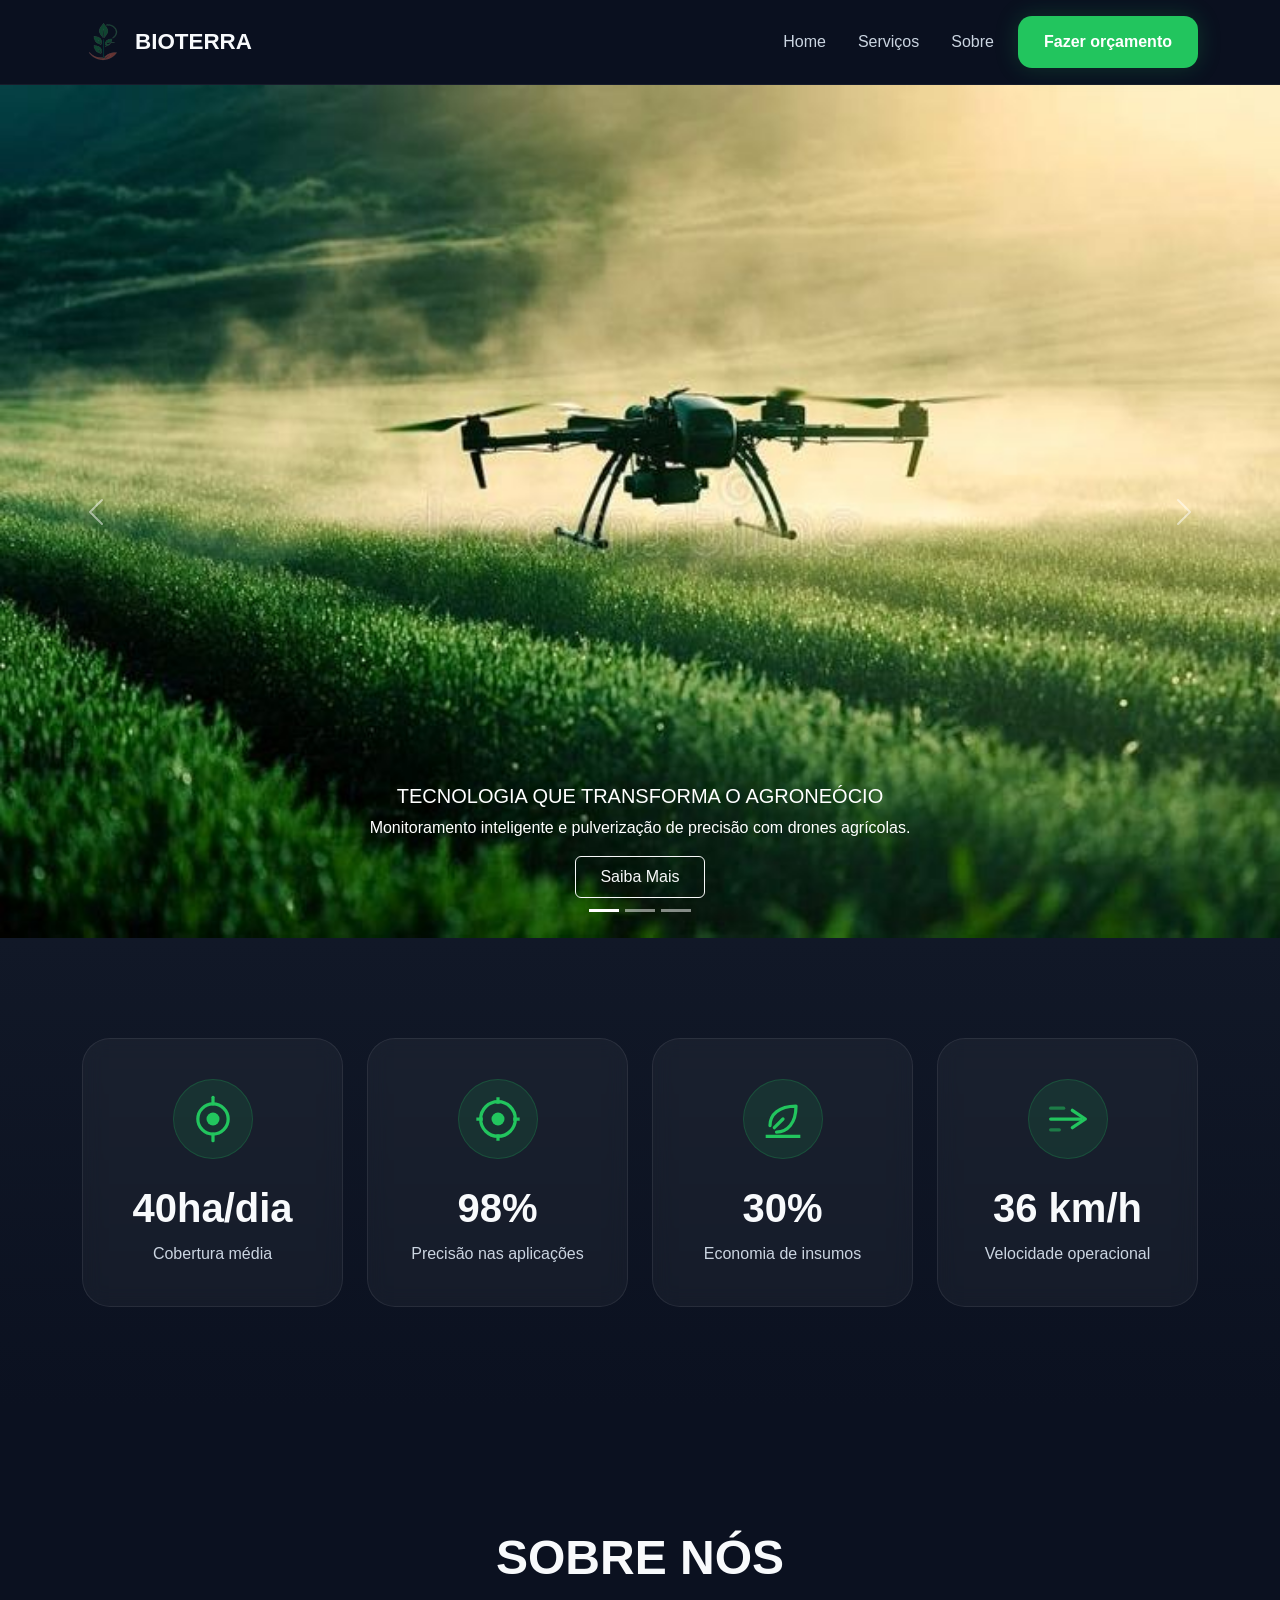
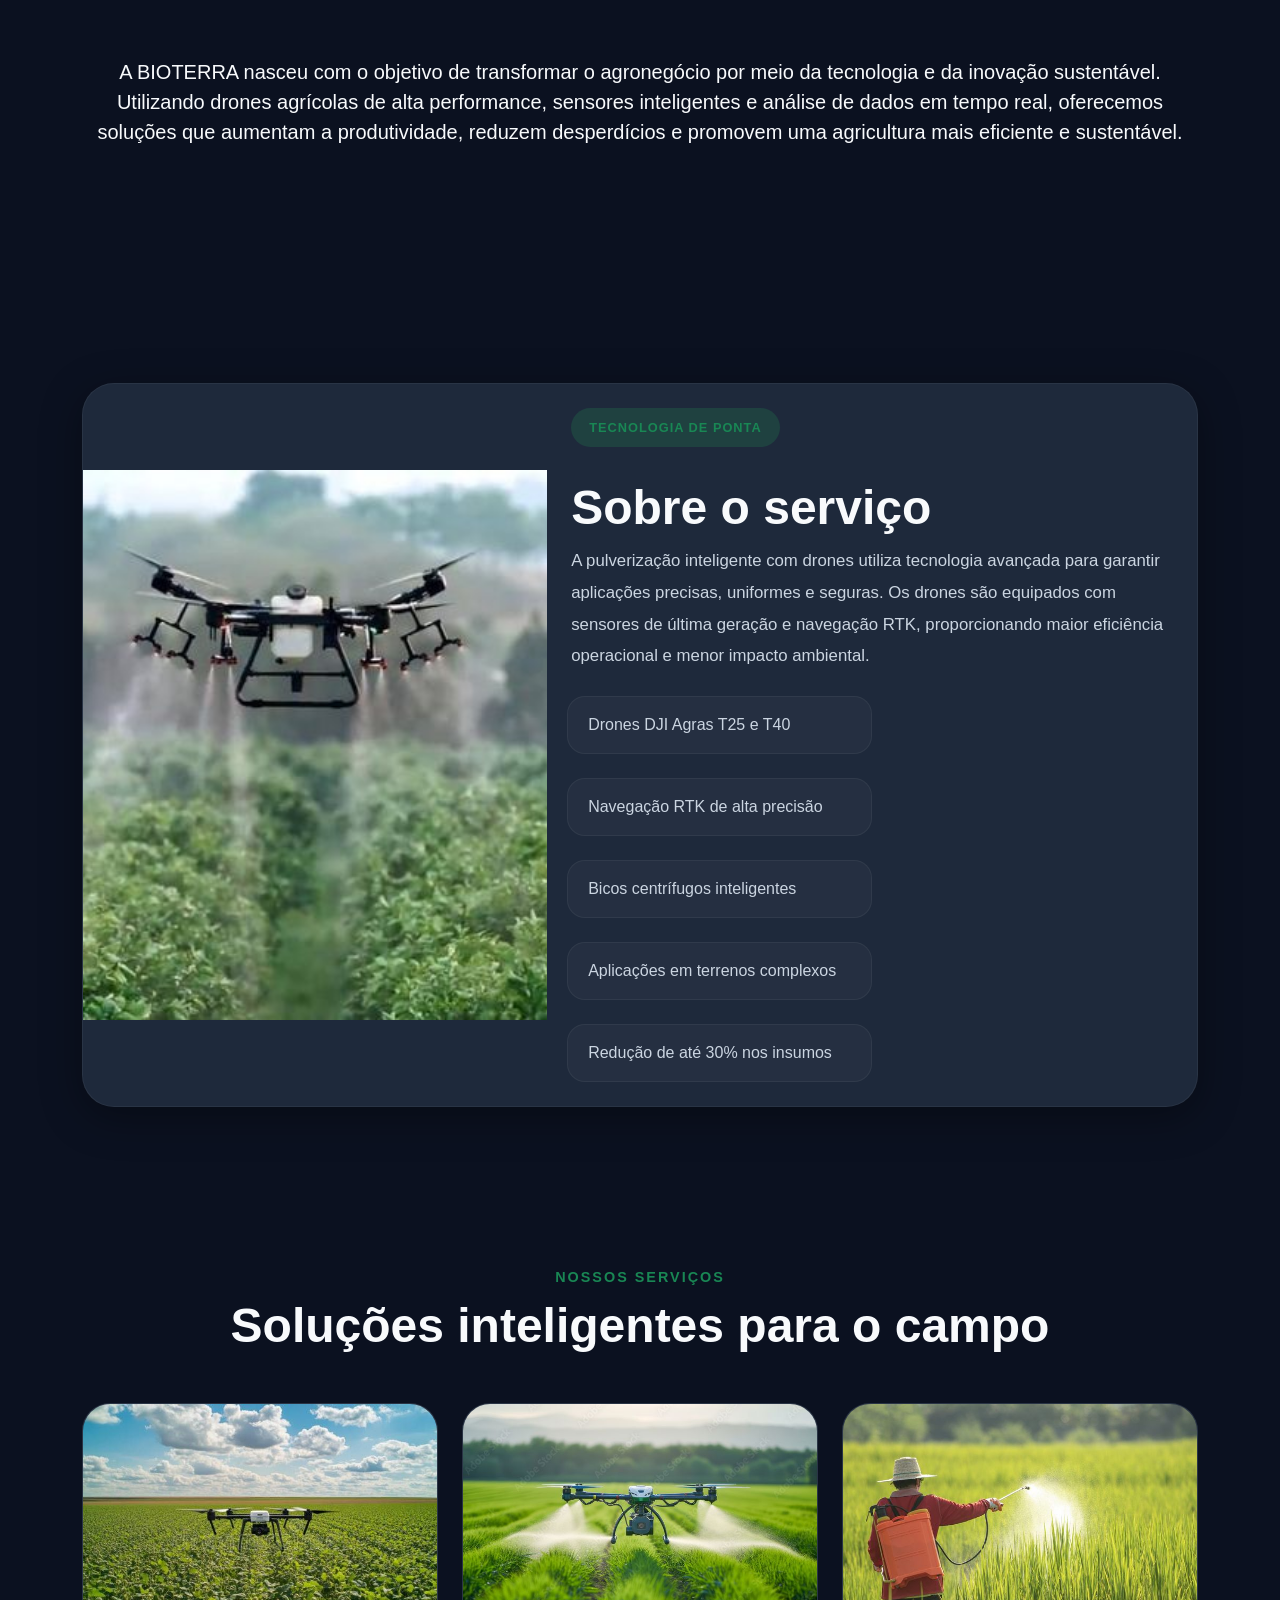
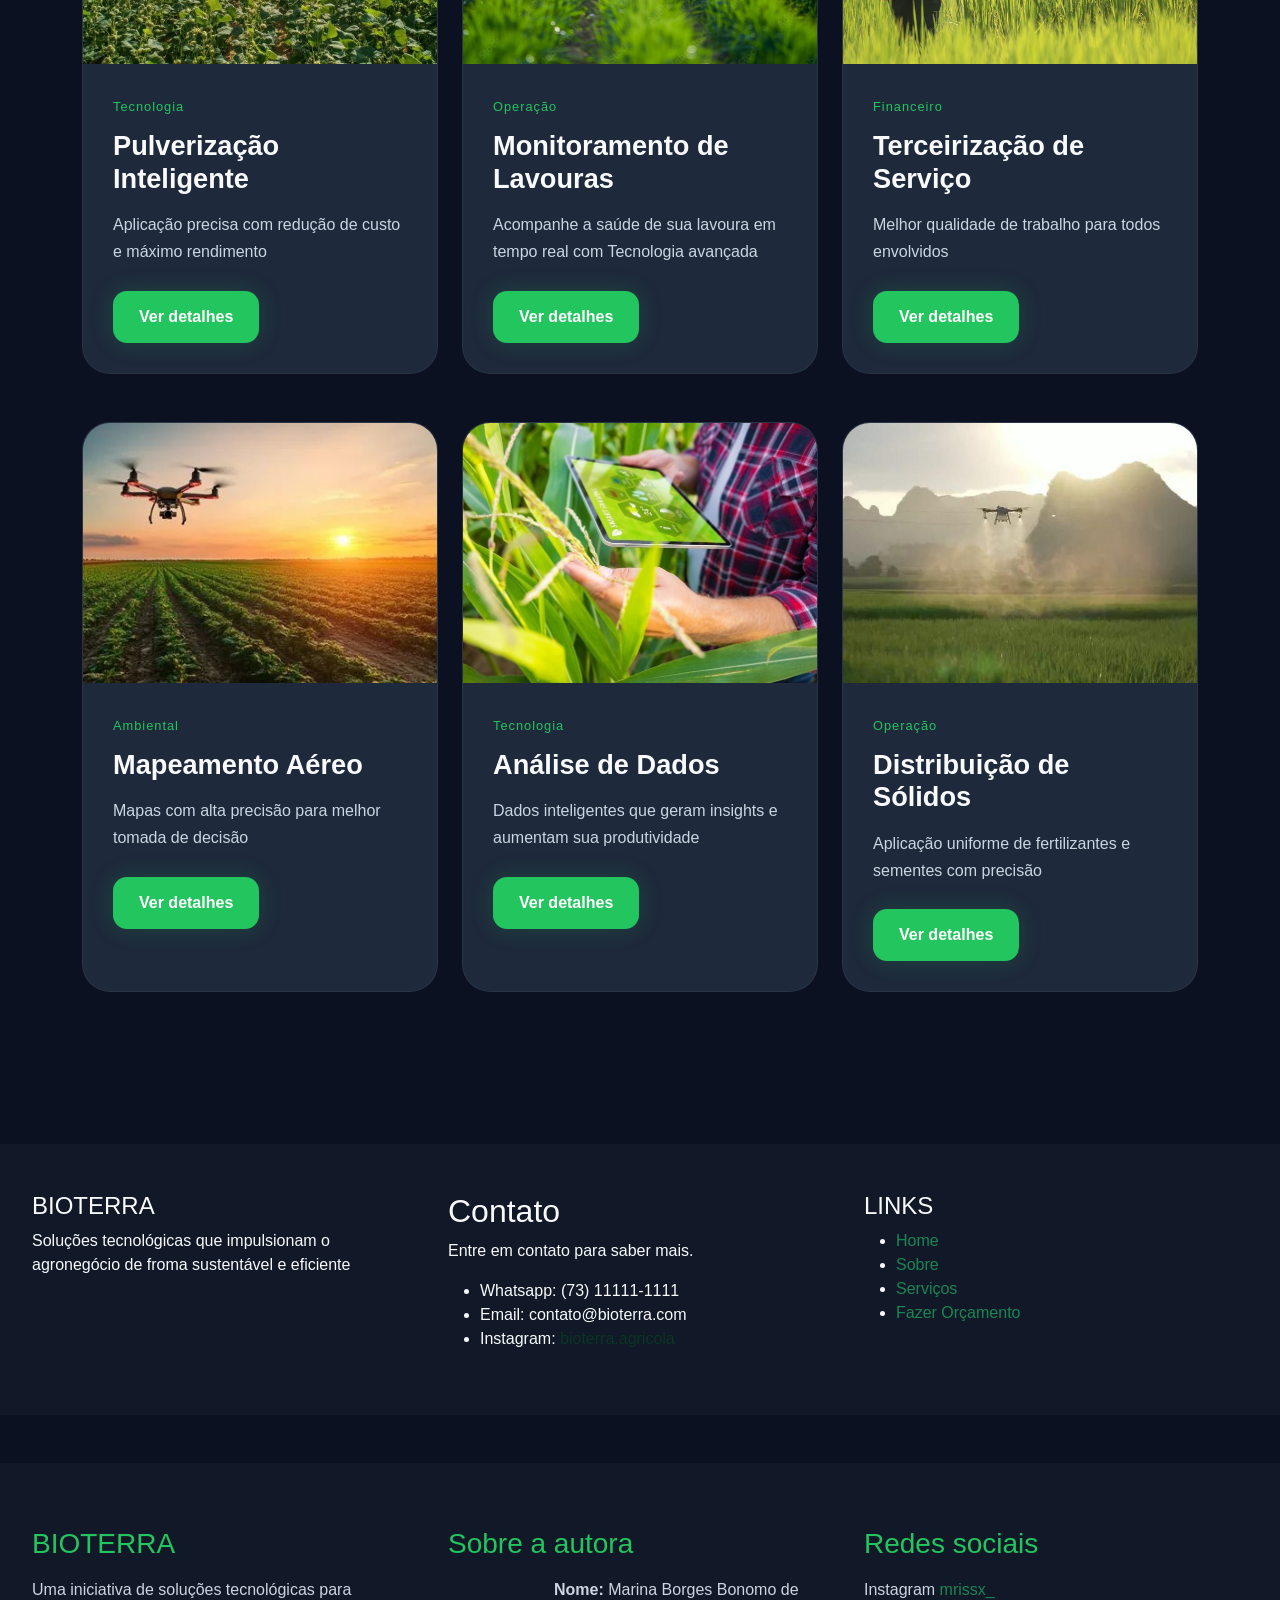
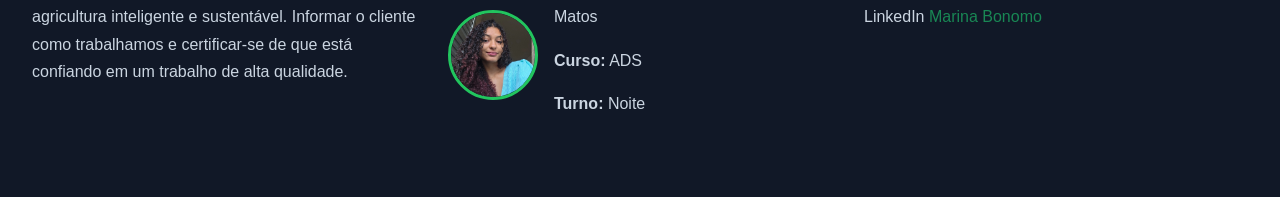
==== public/index.html @ 7ce86eea "correção e edição do README" ====
<!DOCTYPE html>
<html lang="pt-br">
<head>
    <meta charset="UTF-8">
    <meta name="viewport" content="width=device-width, initial-scale=1.0">
    <link href="https://cdn.jsdelivr.net/npm/bootstrap@5.3.3/dist/css/bootstrap.min.css" rel="stylesheet">
    <link rel="stylesheet" href="https://fonts.googleapis.com/css2?family=Poppins&display=swap">
    <link rel="shortcut icon" href="img/Logo01.png" type="image/x-icon">
    <link rel="stylesheet" href="styles.css">
    <title>Bio terra</title>
</head>
  
<body>

    <header class="navbar navbar-expand-lg navbar-dark navbar-custom fixed-top">
        <div class="container">
            <a class="navbar-brand fw-bold d-flex align-items-center gap-2" href="#"> 
                <img src="img/Logo01.png" width="45" alt="Logo">BIOTERRA
            </a>
            <button class="navbar-toggler" type="button" data-bs-toggle="collapse" data-bs-target="#menu">
                <span class="navbar-toggler-icon"></span>
            </button>
            <nav class="collapse navbar-collapse" id="menu">
                <ul class="navbar-nav ms-auto align-items-lg-center gap-lg-3">
                    <li class="nav-item"><a class="nav-link" href="#hero">Home</a></li>
                    <li class="nav-item"><a class="nav-link" href="#servicos">Serviços</a></li>
                    <li class="nav-item"> <a class="nav-link" href="#sobre">Sobre</a></li>
                    <li class="nav-item"><a class="btn-orcamento" href="#final">Fazer orçamento</a></li>
                </ul>
            </nav>
        </div>
    </header>

    <main>   
        <!-- carrosel -->
        <section id="hero" class="section-destaques">
            <div id="carouselExampleCaptions" class="carousel slide" data-bs-ride="carousel">
                <div class="carousel-indicators">
                    <button type="button" data-bs-target="#carouselExampleCaptions" data-bs-slide-to="0" class="active" aria-current="true" aria-label="Slide 1"></button>
                    <button type="button" data-bs-target="#carouselExampleCaptions" data-bs-slide-to="1" aria-label="Slide 2"></button>
                    <button type="button" data-bs-target="#carouselExampleCaptions" data-bs-slide-to="2" aria-label="Slide 3"></button>
                </div>
                <div class="carousel-inner">
                    <div class="carousel-item active">
                        <img src="img/img08.jpg" class="d-block w-100" alt="img1home">
                        <div class="carousel-caption d-none d-md-block">
                            <h5>TECNOLOGIA QUE TRANSFORMA O <span>AGRONEÓCIO</span></h5>
                            <p>Monitoramento inteligente e pulverização de precisão com drones agrícolas.</p>
                            <a href="#servicos" class="btn btn-outline-light px-4 py-2">Saiba Mais</a>
                        </div>
                    </div>
                    <div class="carousel-item">
                        <img src="img/img03.jpg" class="d-block w-100" alt="img2home">
                        <div class="carousel-caption d-none d-md-block">
                            <h5>TECNOLOGIA AGRÍCOLA INTELIGENTE</h5>
                            <p>O futuro do agronegócio começa no céu</p>
                            <a href="#servicos" class="btn btn-outline-light px-4 py-2">Saiba Mais</a>
                        </div>
                    </div>
                    <div class="carousel-item">
                        <img src="img/img01.jpg" class="d-block w-100" alt="img3home">
                        <div class="carousel-caption d-none d-md-block">
                            <h5>SOLUÇÕES INTEGRADAS</h5>
                            <p>Soluções inteligentes, análise aérea e monitoramento de lavouras para aumentar a produtividade.</p>
                            <a href="#servicos" class="btn btn-outline-light px-4 py-2">Saiba Mais</a>
                        </div>
                    </div>
                </div>
                <button class="carousel-control-prev" type="button" data-bs-target="#carouselExampleCaptions" data-bs-slide="prev">
                    <span class="carousel-control-prev-icon" aria-hidden="true"></span>
                    <span class="visually-hidden">Previous</span>
                </button>
                <button class="carousel-control-next" type="button" data-bs-target="#carouselExampleCaptions" data-bs-slide="next">
                    <span class="carousel-control-next-icon" aria-hidden="true"></span>
                    <span class="visually-hidden">Next</span>
                </button>
            </div>
        </section>

        <!-- metricas -->
        <section class="metrics-section">
            <div class="container">
                <div class="row g-4">
                    <div class="col-md-6 col-lg-3">
                        <div class="metric-card">
                            <div class="metric-icon">
                                <svg width="52" height="52" viewBox="0 0 24 24" fill="none">
                                    <circle cx="12" cy="12" r="7" stroke="#22C55E" stroke-width="1.5"/>
                                    <circle cx="12" cy="12" r="3" fill="#22C55E"/>
                                    <path d="M12 2V5" stroke="#22C55E" stroke-width="1.5" stroke-linecap="round"/>
                                    <path d="M12 19V22" stroke="#22C55E" stroke-width="1.5" stroke-linecap="round"/>
                                </svg>
                            </div>
                            <h2>40ha/dia</h2>
                            <p>Cobertura média</p>
                        </div>
                    </div>
                
                    <div class="col-md-6 col-lg-3">
                        <div class="metric-card">
                            <div class="metric-icon">
                                <svg width="52" height="52" viewBox="0 0 24 24" fill="none">
                                    <circle cx="12" cy="12" r="8" stroke="#22C55E" stroke-width="1.5"/>
                                    <circle cx="12" cy="12" r="3" fill="#22C55E"/>
                                    <path d="M12 2V5" stroke="#22C55E" stroke-width="1.5"/>
                                    <path d="M12 19V22" stroke="#22C55E" stroke-width="1.5"/>
                                    <path d="M2 12H5" stroke="#22C55E" stroke-width="1.5"/>
                                    <path d="M19 12H22" stroke="#22C55E" stroke-width="1.5"/>
                                </svg>
                            </div>
                            <h2>98%</h2>
                            <p>Precisão nas aplicações</p>
                        </div>
                    </div>

                    <div class="col-md-6 col-lg-3">
                        <div class="metric-card">
                            <div class="metric-icon">
                                <svg width="52" height="52" viewBox="0 0 24 24" fill="none">
                                    <path d="M6 15C6 10 10 6 18 6C18 14 14 18 9 18" stroke="#22C55E" stroke-width="1.5" stroke-linecap="round" stroke-linejoin="round"/>
                                    <path d="M8 16L12 12" stroke="#22C55E" stroke-width="1.5" stroke-linecap="round"/>
                                    <path d="M4 20H20" stroke="#22C55E" stroke-width="1.5"/>
                                </svg>
                            </div>
                            <h2>30%</h2>
                            <p>Economia de insumos</p>
                        </div>
                    </div>

                    <div class="col-md-6 col-lg-3">
                        <div class="metric-card">
                            <div class="metric-icon">
                                <svg width="52" height="52" viewBox="0 0 24 24" fill="none">
                                    <path d="M4 12H18" stroke="#22C55E" stroke-width="1.5" stroke-linecap="round"/>
                                    <path d="M14 8L20 12L14 16" stroke="#22C55E" stroke-width="1.5" stroke-linecap="round" stroke-linejoin="round"/>
                                    <path d="M4 7H10" stroke="#22C55E" stroke-width="1.5" stroke-linecap="round" opacity="0.5"/>
                                    <path d="M4 17H8" stroke="#22C55E" stroke-width="1.5" stroke-linecap="round" opacity="0.5"/>
                                </svg>
                            </div>
                            <h2>36 km/h</h2>
                            <p>Velocidade operacional</p>
                        </div>
                    </div>
                </div>
            </div>
        </section>

        <section id="sobre" class="section-spacing">
            <div class="container">
                <div class="section-title text-center">
                    <h2>SOBRE NÓS</h2>
                </div>
                <div class="row g-4 text-center">
                    <p class="fs-5 ">
                        A BIOTERRA nasceu com o objetivo de transformar o agronegócio por meio da tecnologia e da inovação sustentável. Utilizando drones agrícolas de alta performance, sensores inteligentes e análise de dados em tempo real, oferecemos soluções que aumentam a produtividade, reduzem desperdícios e promovem uma agricultura mais eficiente e sustentável.
                    </p>
                </div>
            </div>
        </section>

        <section id="sobre-servico" class="section-spacing">
            <div class="container">
                <div class="card-service">
                    <div class="row g-0 align-items-center">
                        <div class="col-lg-5">
                            <img src="img/img02.jpg" class="img-service w-100" alt="Drone agrícola">
                        </div>
                        <div class="col-lg-7">
                            <div class="card-body-custom p-4">
                                <span class="tag-service text-success fw-bold">TECNOLOGIA DE PONTA</span>
                                <h2 class="my-2">Sobre o serviço</h2>
                                <p class="description">
                                    A pulverização inteligente com drones utiliza tecnologia avançada para garantir aplicações precisas, uniformes e seguras. Os drones são equipados com sensores de última geração e navegação RTK, proporcionando maior eficiência operacional e menor impacto ambiental.
                                </p>                      
                                <div class="service-list row g-2 mt-3">
                                    <div class="service-item col-md-6">Drones DJI Agras T25 e T40</div>
                                    <div class="service-item col-md-6">Navegação RTK de alta precisão</div>
                                    <div class="service-item col-md-6">Bicos centrífugos inteligentes</div>
                                    <div class="service-item col-md-6">Aplicações em terrenos complexos</div>
                                    <div class="service-item col-md-6">Redução de até 30% nos insumos</div>
                                </div>
                            </div>
                        </div>
                    </div>
                </div>
            </div>
        </section>

        <section id="servicos" class="section-spacing py-5">
            <div class="container">
                <div class="section-title text-center mb-5">
                    <span class="text-success fw-bold">NOSSOS SERVIÇOS</span>
                    <h2 class="mt-2">Soluções inteligentes para o campo</h2>
                </div>
                <div class="row g-4" id="servicos-container"></div>
            </div>
        </section>

        <section id="final" class="py-5 class="container-grid">
            <div class="item">
                <h4>BIOTERRA</h4>
                <p>Soluções tecnológicas que impulsionam o agronegócio de froma sustentável e eficiente</p>
            </div>

            <div class="item">
                <h2>Contato</h2>
                <p>Entre em contato para saber mais.</p>
                <ul>
                    <li>Whatsapp: (73) 11111-1111</li>
                    <li>Email: contato@bioterra.com</li>
                    <li>Instagram:<a href="https://www.instagram.com/bioterra.agricola/" class="text-dark text-decoration-none  text-success-emphasis" target="_blank"> bioterra.agricola</a></li>
                </ul>
            </div>

            <div class="item">
                <h4>LINKS</h4>
                <ul>
                    <li><a href="#home" class="text-decoration-none text-success">Home</a></li>
                    <li><a href="#sobre" class="text-decoration-none text-success">Sobre</a></li>
                    <li><a href="#servicos" class="text-decoration-none text-success">Serviços</a>
                    <li><a href="#contato" class="text-decoration-none text-success">Fazer Orçamento</a></li>
                </ul>
            </div>
        </section>

    </main>

    <footer id="final" class="mt-5">

    <div class="footer-box">
        <h3>BIOTERRA</h3>
        <p>
            Uma iniciativa de soluções tecnológicas para agricultura inteligente e sustentável. Informar o cliente como trabalhamos e certificar-se de que está confiando em um trabalho de alta qualidade.
        </p>
    </div>

    <div class="footer-box">
        <h3>Sobre a autora</h3>

        <div class="perfil-aluno">
            <img src="img/foto-perfil.jpg" alt="Foto da autora">

            <div>
                <p><strong>Nome:</strong> Marina Borges Bonomo de Matos</p>
                <p><strong>Curso:</strong> ADS</p>
                <p><strong>Turno:</strong> Noite</p>
            </div>
        </div>
    </div>

    <div class="footer-box">
        <h3>Redes sociais</h3>

        <ul>
            <li>Instagram <a href="https://www.instagram.com/mrissx_/" target="_blank" class="text-decoration-none text-success">mrissx_</a></li>
            <li>LinkedIn  <a href="https://www.linkedin.com/in/marina-b-aa87bb3b3/" target="_blank" class="text-decoration-none text-success">Marina Bonomo</a></li>
        </ul>
    </div>

</footer>


    <script src="https://cdn.jsdelivr.net/npm/bootstrap@5.3.3/dist/js/bootstrap.bundle.min.js"></script>
    <script src="index.js"></script>
</body>
</html>
---- public/styles.css ----
* {
    margin: 0;
    padding: 0;
    box-sizing: border-box;
}


html {
    scroll-behavior: smooth;
}


body {
    font-family: "Segoe UI", sans-serif;
    background: #0B1120;
    color: #F8FAFC;
    overflow-x: hidden;
}


/* SCROLLBAR */

::-webkit-scrollbar {
    width: 10px;
}

::-webkit-scrollbar-track {
    background: #111827;
}

::-webkit-scrollbar-thumb {
    background: #22C55E;
    border-radius: 999px;
}


/* NAVBAR */

.navbar-custom {
    background: rgba(11,17,32,0.8);
    backdrop-filter:  blur(12px);
    border-bottom: 1px solid rgba(255,255,255,0.05);
    padding:16px 0;
    transition: 0.4s;
    position: sticky;
    top: 0;
    z-index: 1000;
}


.navbar-brand {
    color: #F8FAFC !important;
    font-size: 1.4rem;
}


.nav-link {
    color: #CBD5E1 !important;
    transition: 0.3s;
}


.nav-link:hover {
    color: #22C55E !important;
}


/* BOTÕES */

.btn-hero,
.btn-orcamento {
    background: #22C55E;
    color: white;
    padding:14px 26px;
    border-radius: 14px;
    text-decoration: none;
    border: none;
    font-weight: 600;
    transition: 0.3s;
    display: inline-block;
    box-shadow: 0 0 25px rgba(34,197,94,0.20);
}


.btn-hero:hover,
.btn-orcamento:hover {
    background: #16A34A;
    transform: translateY(-4px);
    box-shadow: 0 0 30px rgba(34,197,94,0.35);
    color: white;
}


/* HERO */

.hero-section {
    min-height: 100vh;
    position: relative;
    background: url("../img/img09.jpg");
    background-size: cover;
    background-position: center;
    overflow: hidden;
}


/* OVERLAY */

.hero-overlay {
    position: absolute;
    inset: 0;
    background: radial-gradient(circle rgba(34,197,94,0.18), transparent 40% ),linear-gradient( rgba(0,0,0,0.7), rgba(0,0,0,0.8));
}


/* HERO CONTENT */

.hero-content {
    position: relative;
    z-index: 2;
}


.hero-tag {
    background: rgba(34,197,94,0.15);
    color: #4ADE80;
    padding: 10px 18px;
    border-radius: 999px;
    display: inline-block;
    margin-bottom: 20px;
    letter-spacing: 1px;
    font-size: 0.8rem;
}


.hero-content h1 {
    font-size: 5rem;
    font-weight: 800;
    line-height: 1.1;
    margin-bottom: 25px;
}


.hero-content p {
    color: #CBD5E1;
    font-size: 1.1rem;
    line-height: 1.8;
    margin-bottom: 35px;
    max-width: 700px;
}


/* SECTION */

.section-spacing {
    padding: 110px 0;
}


.section-title {
    margin-bottom: 70px;
}


.section-title span {
    color: #22C55E;
    letter-spacing: 2px;
    font-size: 0.9rem;
}


.section-title h2 {
    font-size: 3rem;
    margin-top: 12px;
    font-weight: 700;
}


/* SERVICE CARD */

.service-card {
    background: #1E293B;
    border:1px solid rgba(255,255,255,0.05);
    border-radius: 28px;
    overflow: hidden;
    transition: 0.4s;
    height: 100%;
    position: relative;
}


.service-card:hover {
    transform: translateY(-12px);
    box-shadow: 0 0 35px rgba(34,197,94,0.15);
}


.service-card img {
    width: 100%;
    height: 260px;
    object-fit: cover;
}


.service-content {
    padding: 30px;
}


.service-content span {
    color: #22C55E;
    font-size: 0.8rem;
    letter-spacing: 1px;
}


.service-content h3 {
    margin:12px 0 16px;
    font-size: 1.7rem;
    font-weight: 700;
}


.service-content p {
    color: #CBD5E1;
    line-height: 1.7;
    margin-bottom: 25px;
}

.service-det{
    color: white;
    background-color: #2a5a38;
    text-decoration: none;
    border-radius:20px;
    border: none;
    font-weight: 600;
    transition: 0.3s;
    display: inline-block;
    box-shadow: 0 0 25px rgba(34,197,94,0.20);
    cursor: pointer;
}
.service-det:hover {
    background: #16a34a4c;
    transform: translateY(-4px);
    box-shadow: 0 0 30px rgba(34,197,94,0.35);
    color: white;
}

#card-service conteiner{
    display: grid;
    grid-template-columns: 1fr ifr;
    grid-template-rows: 100px 200px;
    gap: 15px;
}

/* surpresa */

.video-container{
    position: relative;
    width: 100%;
    padding-bottom: 56.25%;
    border-radius: 24px;
    overflow: hidden;
    box-shadow: 0 10px 30px gba(34,197,94,0.35);
    margin-top: 2rem;
}

.video-container iframe{
    position: absolute;
    top: 0;
    left: 0;
    width: 100%;
    height: 100%;
    border: none;
}

/* hero-detalhes */
#banner-detalhes {
    min-height: 400px; 
    background-size: cover; 
    background-position: center; 
    display: flex; 
    align-items: center;
    padding-top: 80px !important; 
}

/* SOBRE */

.card-service {

    background: #1E293B;
    border-radius: 32px;
    overflow: hidden;
    border: 1px solid rgba(255,255,255,0.05);
    box-shadow: 0 10px 40px rgba(0,0,0,0.35);
}


.img-service {
    width: 100%;
    height: 100%;
    min-height: 550px;
    object-fit: cover;
}


.card-body-custom {
    padding: 4rem;
}


.tag-service {
    background:rgba(34,197,94,0.15);
    color: #4ADE80;
    padding:10px 18px;
    border-radius: 999px;
    display: inline-block;
    margin-bottom: 24px;
    letter-spacing: 1px;
    font-size: 0.8rem;
}


.card-body-custom h2 {
    font-size: 3rem;
    margin-bottom: 25px;
    font-weight: 700;
}


.description {
    color: #CBD5E1;
    line-height: 1.9;
    font-size: 1.05rem;
}


/* MÉTRICAS */

.metrics-section {
    padding:100px 0;
    background: linear-gradient( to bottom,#111827,#0B1120);
}


.metric-card {
    background:rgba(255,255,255,0.04);
    backdrop-filter:blur(10px);
    border:1px solid rgba(255,255,255,0.08);
    border-radius: 28px;
    padding:40px 30px;
    text-align: center;
    transition: 0.4s;
    height: 100%;
    overflow: hidden;
    position: relative;
}


.metric-card::before {
    content: "";
    position: absolute;
    inset: 0;
    background: radial-gradient(circle at top, rgba(34,197,94,0.15),  transparent 70%);
    opacity: 0;
    transition: 0.4s;
}

.metric-card:hover {

    transform: translateY(-10px);
    box-shadow: 0 0 35px rgba(34,197,94,0.15);
}


.metric-card:hover::before {
    opacity: 1;
}


.metric-icon {
    width: 80px;
    height: 80px;
    margin: 0 auto 25px;
    border-radius: 50%;
    display: flex;
    align-items: center;
    justify-content: center;
    background: rgba(34,197,94,0.12);
    border: 1px solid rgba(34,197,94,0.2);
}


.metric-icon i {
    font-size: 2rem;
    color: #22C55E;
}


.metric-card h2 {
    font-size: 2.5rem;
    font-weight: 800;
    margin-bottom: 10px;
}


.metric-card p {
    color: #CBD5E1;
    margin: 0;
}


/* BENEFÍCIOS */

.service-list {

    display: flex;
    flex-direction: column;
    gap: 16px;
    margin-top: 35px;
}


.service-item {

    background:rgba(255,255,255,0.03);
    border:1px solid rgba(255,255,255,0.05);
    padding:16px 20px;
    border-radius: 18px;
    display: flex;
    align-items: center;
    gap: 12px;
    transition: 0.3s;
    color: #CBD5E1;
}


.service-item:hover {

    transform:
        translateX(10px);

    background:
        rgba(34,197,94,0.08);
}


.service-item i {
    color: #22C55E;
}



/* BANNER DETALHE */

.banner-detalhe {
    min-height: 70vh;
    background-size: cover;
    background-position: center;
    position: relative;
    display: flex;
    align-items: center;
}


.banner-content {
    position: relative;
    z-index: 2;
    max-width: 800px;
}


.banner-content span {
    color: #22C55E;
    letter-spacing: 2px;
    font-size: 0.9rem;
}


.banner-content h1 {
    font-size: 4.5rem;
    font-weight: 800;
    margin: 20px 0;
}


.banner-content p {
    color: #CBD5E1;
    line-height: 1.8;
    margin-bottom: 35px;
}


/* FOOTER */

#final {
    display: grid;
    grid-template-columns: repeat(3, 1fr);
    gap: 2rem;
    background: #111827;
    padding: 4rem 2rem;
    margin-top: 5rem;
}

.footer-box h3 {
    margin-bottom: 1rem;
    color: #22C55E;
}

.footer-box p,
.footer-box li {
    color: #CBD5E1;
    line-height: 1.7;
}

.footer-box ul {
    list-style: none;
    padding: 0;
}

.perfil-aluno {
    display: flex;
    align-items: center;
    gap: 1rem;
}

.perfil-aluno img {
    width: 90px;
    height: 90px;
    border-radius: 50%;
    object-fit: cover;
    border: 3px solid #22C55E;
}


INFO CARDS
.info-card {
    background: #1E293B;
    border-radius: 20px;
    padding: 2rem;
    text-align: center;
    height: 100%;
    border: 1px solid rgba(255,255,255,0.05);
    transition: 0.3s;
}

.info-card:hover {
    transform: translateY(-6px);
}

.info-card h4 {
    color: #22C55E;
    margin-bottom: 1rem;
}

.info-card p {
    color: #CBD5E1;
}


/* RESPONSIVIDADE */

@media (max-width: 992px) {

    #final {
        grid-template-columns: 1fr;
        text-align: center;
    }

    .perfil-aluno {
        justify-content: center;
        flex-direction: column;
    }
}


@media (max-width: 768px) {

    .carousel-caption h5 {
        font-size: 1.5rem;
    }

    .carousel-caption p {
        font-size: 0.9rem;
    }

    .service-card img {
        height: 220px;
    }

    .card-body-custom {
        padding: 2rem 1.5rem;
    }

    .section-title h2 {
        font-size: 2rem;
    }
}


@media (max-width: 576px) {

    .navbar-brand {
        font-size: 1rem;
    }

    .btn-hero,
    .btn-orcamento {
        width: 100%;
        text-align: center;
    }

    .service-content h3 {
        font-size: 1.3rem;
    }

    .metric-card h2 {
        font-size: 2rem;
    }
}
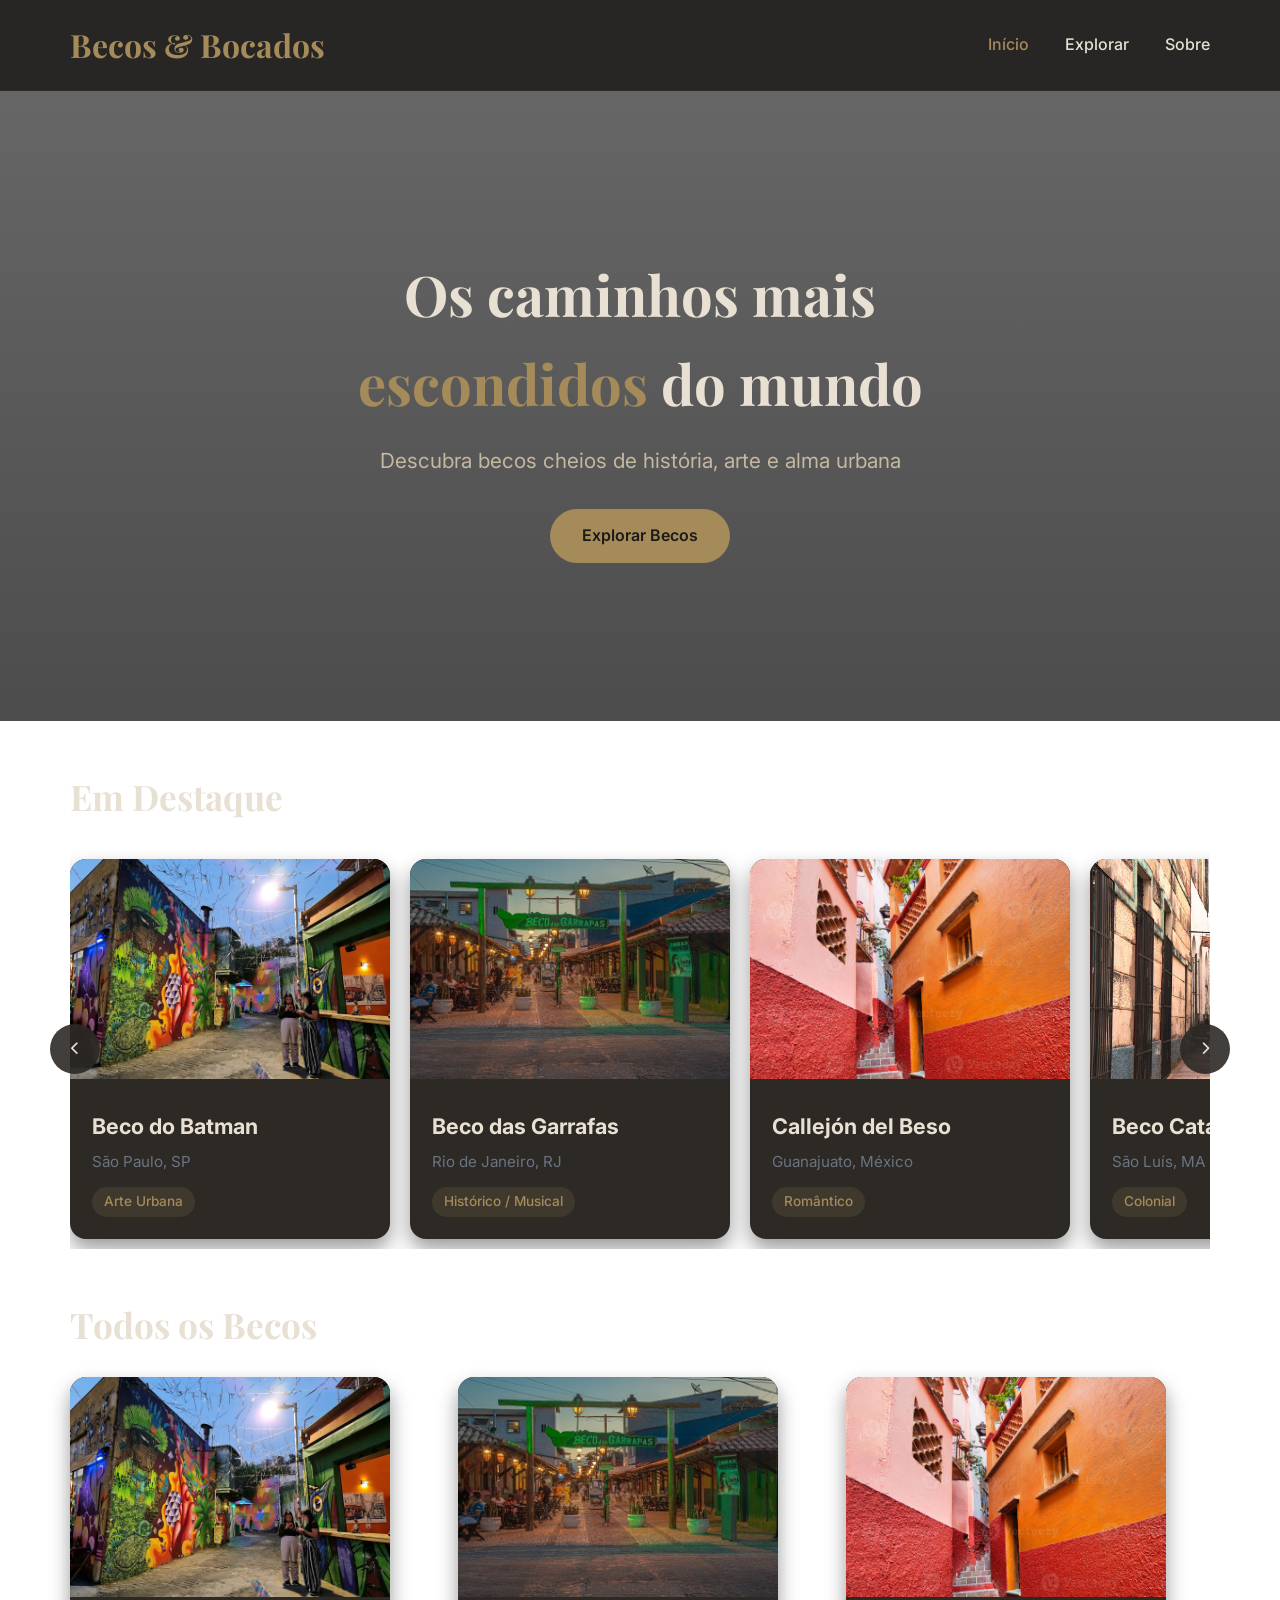
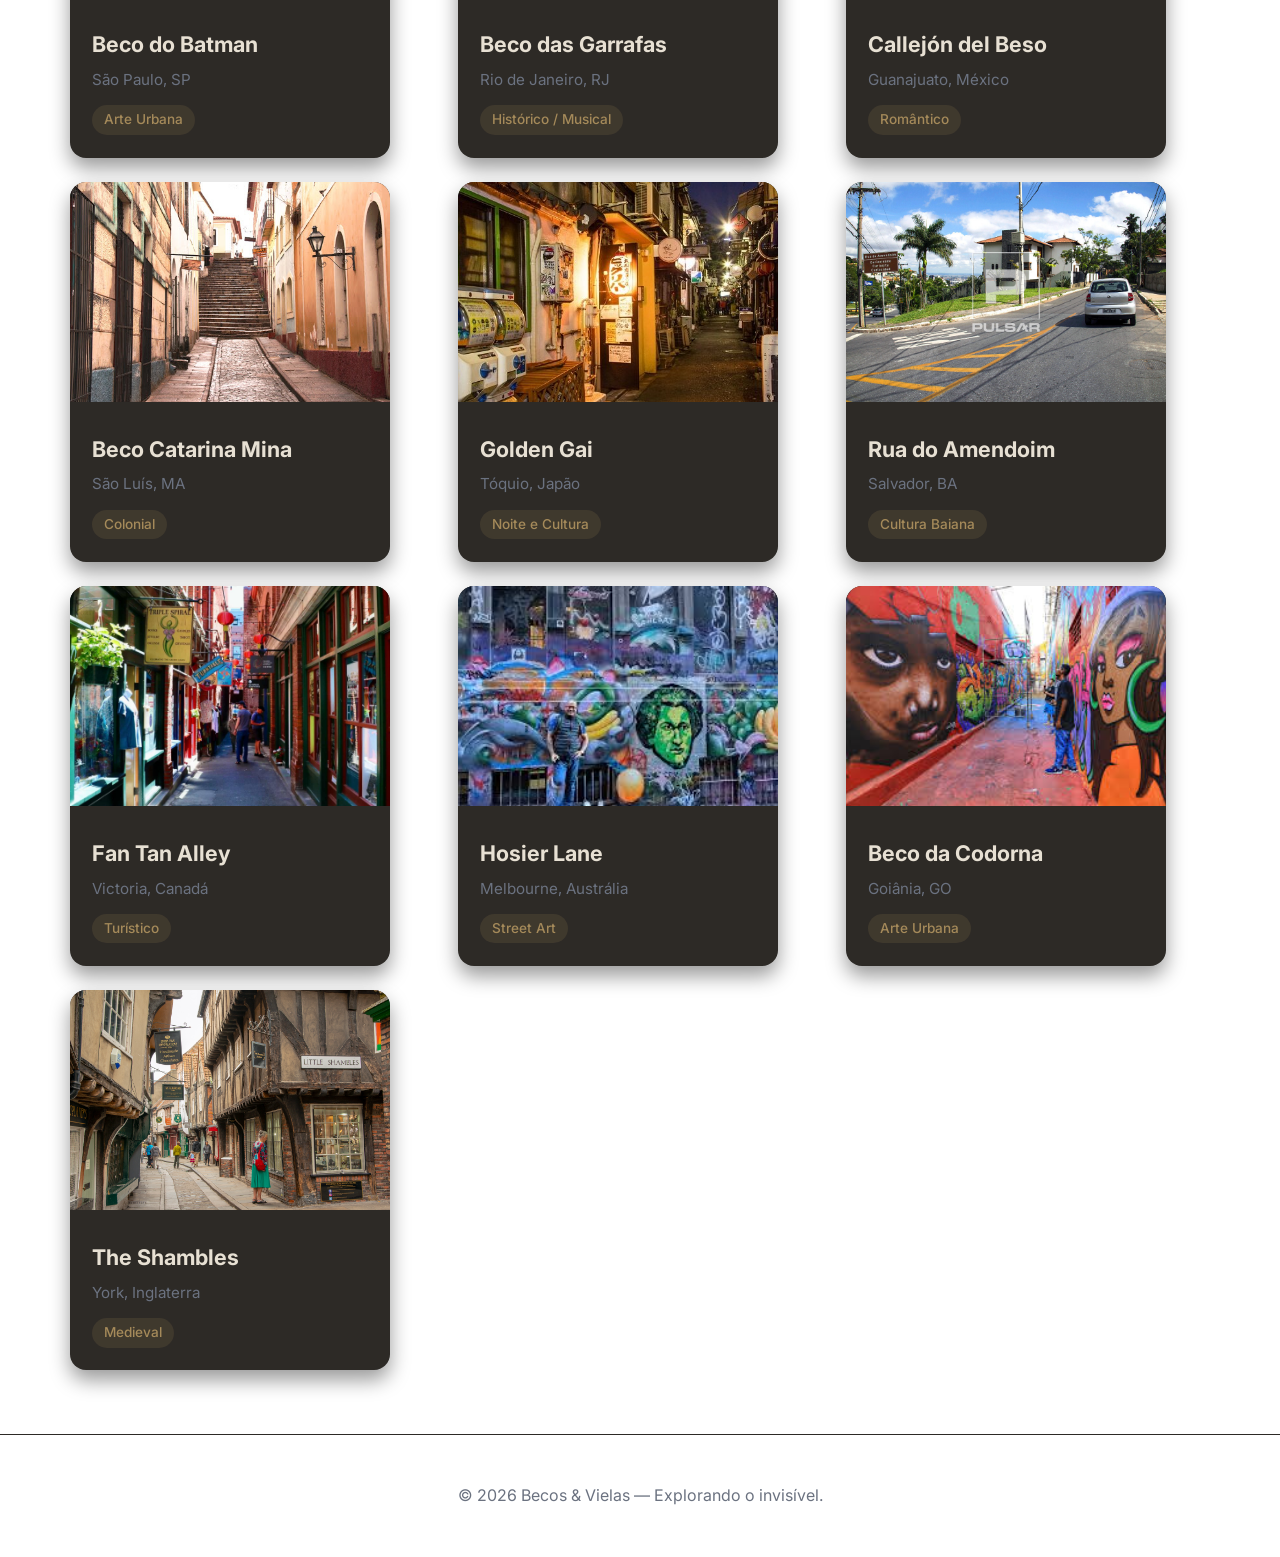
==== commit ef34b5f1: "finalização de projeto" ====
--- a/public/index.html
+++ b/public/index.html
@@ -1,266 +1,66 @@
 <!DOCTYPE html>
-<html lang="pt-br">
+<html lang="pt-BR">
 <head>
     <meta charset="UTF-8">
     <meta name="viewport" content="width=device-width, initial-scale=1.0">
-    <link href="https://cdn.jsdelivr.net/npm/bootstrap@5.3.3/dist/css/bootstrap.min.css" rel="stylesheet">
-    <link rel="stylesheet" href="https://fonts.googleapis.com/css2?family=Poppins&display=swap">
-    <link rel="shortcut icon" href="img/Logo01.png" type="image/x-icon">
+    <link href="https://fonts.googleapis.com/css2?family=Inter:wght@400;500;600&family=Playfair+Display:wght@700&display=swap" rel="stylesheet">
+    <link rel="stylesheet" href="https://cdnjs.cloudflare.com/ajax/libs/font-awesome/6.5.0/css/all.min.css">
     <link rel="stylesheet" href="styles.css">
-    <title>Bio terra</title>
+
+    <title>Becos & Bocados</title>
 </head>
-  
 <body>
-
-    <header class="navbar navbar-expand-lg navbar-dark navbar-custom fixed-top">
+    <header>
         <div class="container">
-            <a class="navbar-brand fw-bold d-flex align-items-center gap-2" href="#"> 
-                <img src="img/Logo01.png" width="45" alt="Logo">BIOTERRA
-            </a>
-            <button class="navbar-toggler" type="button" data-bs-toggle="collapse" data-bs-target="#menu">
-                <span class="navbar-toggler-icon"></span>
-            </button>
-            <nav class="collapse navbar-collapse" id="menu">
-                <ul class="navbar-nav ms-auto align-items-lg-center gap-lg-3">
-                    <li class="nav-item"><a class="nav-link" href="#hero">Home</a></li>
-                    <li class="nav-item"><a class="nav-link" href="#servicos">Serviços</a></li>
-                    <li class="nav-item"> <a class="nav-link" href="#sobre">Sobre</a></li>
-                    <li class="nav-item"><a class="btn-orcamento" href="#final">Fazer orçamento</a></li>
-                </ul>
-            </nav>
+            <div class="nav">
+                <h1>Becos & Bocados</h1>
+                <nav>
+                    <a href="#" class="active">Início</a>
+                    <a href="#">Explorar</a>
+                    <a href="#">Sobre</a>
+                </nav>
+            </div>
         </div>
     </header>
 
-    <main>   
-        <!-- carrosel -->
-        <section id="hero" class="section-destaques">
-            <div id="carouselExampleCaptions" class="carousel slide" data-bs-ride="carousel">
-                <div class="carousel-indicators">
-                    <button type="button" data-bs-target="#carouselExampleCaptions" data-bs-slide-to="0" class="active" aria-current="true" aria-label="Slide 1"></button>
-                    <button type="button" data-bs-target="#carouselExampleCaptions" data-bs-slide-to="1" aria-label="Slide 2"></button>
-                    <button type="button" data-bs-target="#carouselExampleCaptions" data-bs-slide-to="2" aria-label="Slide 3"></button>
+    <!-- Hero -->
+    <section class="hero">
+        <div class="hero-content">
+            <h2>Os caminhos mais <span class="highlight">escondidos</span> do mundo</h2>
+            <p>Descubra becos cheios de história, arte e alma urbana</p>
+            <a href="#todos" class="btn-primary">Explorar Becos</a>
+        </div>
+    </section>
+
+    <main class="container">
+        
+        <!-- Carrossel em Destaque -->
+        <section class="featured-section">
+            <h2 class="section-title">Em Destaque</h2>
+            <div class="carousel" id="featured-carousel">
+                <button class="carousel-btn prev" id="prev-btn"><i class="fas fa-chevron-left"></i></button>
+                <div class="carousel-track" id="carousel-track">
+                    <!-- Preenchido via JavaScript -->
                 </div>
-                <div class="carousel-inner">
-                    <div class="carousel-item active">
-                        <img src="img/img08.jpg" class="d-block w-100" alt="img1home">
-                        <div class="carousel-caption d-none d-md-block">
-                            <h5>TECNOLOGIA QUE TRANSFORMA O <span>AGRONEÓCIO</span></h5>
-                            <p>Monitoramento inteligente e pulverização de precisão com drones agrícolas.</p>
-                            <a href="#servicos" class="btn btn-outline-light px-4 py-2">Saiba Mais</a>
-                        </div>
-                    </div>
-                    <div class="carousel-item">
-                        <img src="img/img03.jpg" class="d-block w-100" alt="img2home">
-                        <div class="carousel-caption d-none d-md-block">
-                            <h5>TECNOLOGIA AGRÍCOLA INTELIGENTE</h5>
-                            <p>O futuro do agronegócio começa no céu</p>
-                            <a href="#servicos" class="btn btn-outline-light px-4 py-2">Saiba Mais</a>
-                        </div>
-                    </div>
-                    <div class="carousel-item">
-                        <img src="img/img01.jpg" class="d-block w-100" alt="img3home">
-                        <div class="carousel-caption d-none d-md-block">
-                            <h5>SOLUÇÕES INTEGRADAS</h5>
-                            <p>Soluções inteligentes, análise aérea e monitoramento de lavouras para aumentar a produtividade.</p>
-                            <a href="#servicos" class="btn btn-outline-light px-4 py-2">Saiba Mais</a>
-                        </div>
-                    </div>
-                </div>
-                <button class="carousel-control-prev" type="button" data-bs-target="#carouselExampleCaptions" data-bs-slide="prev">
-                    <span class="carousel-control-prev-icon" aria-hidden="true"></span>
-                    <span class="visually-hidden">Previous</span>
-                </button>
-                <button class="carousel-control-next" type="button" data-bs-target="#carouselExampleCaptions" data-bs-slide="next">
-                    <span class="carousel-control-next-icon" aria-hidden="true"></span>
-                    <span class="visually-hidden">Next</span>
-                </button>
+                <button class="carousel-btn next" id="next-btn"><i class="fas fa-chevron-right"></i></button>
             </div>
         </section>
 
-        <!-- metricas -->
-        <section class="metrics-section">
-            <div class="container">
-                <div class="row g-4">
-                    <div class="col-md-6 col-lg-3">
-                        <div class="metric-card">
-                            <div class="metric-icon">
-                                <svg width="52" height="52" viewBox="0 0 24 24" fill="none">
-                                    <circle cx="12" cy="12" r="7" stroke="#22C55E" stroke-width="1.5"/>
-                                    <circle cx="12" cy="12" r="3" fill="#22C55E"/>
-                                    <path d="M12 2V5" stroke="#22C55E" stroke-width="1.5" stroke-linecap="round"/>
-                                    <path d="M12 19V22" stroke="#22C55E" stroke-width="1.5" stroke-linecap="round"/>
-                                </svg>
-                            </div>
-                            <h2>40ha/dia</h2>
-                            <p>Cobertura média</p>
-                        </div>
-                    </div>
-                
-                    <div class="col-md-6 col-lg-3">
-                        <div class="metric-card">
-                            <div class="metric-icon">
-                                <svg width="52" height="52" viewBox="0 0 24 24" fill="none">
-                                    <circle cx="12" cy="12" r="8" stroke="#22C55E" stroke-width="1.5"/>
-                                    <circle cx="12" cy="12" r="3" fill="#22C55E"/>
-                                    <path d="M12 2V5" stroke="#22C55E" stroke-width="1.5"/>
-                                    <path d="M12 19V22" stroke="#22C55E" stroke-width="1.5"/>
-                                    <path d="M2 12H5" stroke="#22C55E" stroke-width="1.5"/>
-                                    <path d="M19 12H22" stroke="#22C55E" stroke-width="1.5"/>
-                                </svg>
-                            </div>
-                            <h2>98%</h2>
-                            <p>Precisão nas aplicações</p>
-                        </div>
-                    </div>
-
-                    <div class="col-md-6 col-lg-3">
-                        <div class="metric-card">
-                            <div class="metric-icon">
-                                <svg width="52" height="52" viewBox="0 0 24 24" fill="none">
-                                    <path d="M6 15C6 10 10 6 18 6C18 14 14 18 9 18" stroke="#22C55E" stroke-width="1.5" stroke-linecap="round" stroke-linejoin="round"/>
-                                    <path d="M8 16L12 12" stroke="#22C55E" stroke-width="1.5" stroke-linecap="round"/>
-                                    <path d="M4 20H20" stroke="#22C55E" stroke-width="1.5"/>
-                                </svg>
-                            </div>
-                            <h2>30%</h2>
-                            <p>Economia de insumos</p>
-                        </div>
-                    </div>
-
-                    <div class="col-md-6 col-lg-3">
-                        <div class="metric-card">
-                            <div class="metric-icon">
-                                <svg width="52" height="52" viewBox="0 0 24 24" fill="none">
-                                    <path d="M4 12H18" stroke="#22C55E" stroke-width="1.5" stroke-linecap="round"/>
-                                    <path d="M14 8L20 12L14 16" stroke="#22C55E" stroke-width="1.5" stroke-linecap="round" stroke-linejoin="round"/>
-                                    <path d="M4 7H10" stroke="#22C55E" stroke-width="1.5" stroke-linecap="round" opacity="0.5"/>
-                                    <path d="M4 17H8" stroke="#22C55E" stroke-width="1.5" stroke-linecap="round" opacity="0.5"/>
-                                </svg>
-                            </div>
-                            <h2>36 km/h</h2>
-                            <p>Velocidade operacional</p>
-                        </div>
-                    </div>
-                </div>
+        <!-- Todos os Becos -->
+        <section class="all-becos" id="todos">
+            <h2 class="section-title">Todos os Becos</h2>
+            <div class="becos-grid" id="becos-container">
+                <!-- Cards gerados via JavaScript -->
             </div>
         </section>
-
-        <section id="sobre" class="section-spacing">
-            <div class="container">
-                <div class="section-title text-center">
-                    <h2>SOBRE NÓS</h2>
-                </div>
-                <div class="row g-4 text-center">
-                    <p class="fs-5 ">
-                        A BIOTERRA nasceu com o objetivo de transformar o agronegócio por meio da tecnologia e da inovação sustentável. Utilizando drones agrícolas de alta performance, sensores inteligentes e análise de dados em tempo real, oferecemos soluções que aumentam a produtividade, reduzem desperdícios e promovem uma agricultura mais eficiente e sustentável.
-                    </p>
-                </div>
-            </div>
-        </section>
-
-        <section id="sobre-servico" class="section-spacing">
-            <div class="container">
-                <div class="card-service">
-                    <div class="row g-0 align-items-center">
-                        <div class="col-lg-5">
-                            <img src="img/img02.jpg" class="img-service w-100" alt="Drone agrícola">
-                        </div>
-                        <div class="col-lg-7">
-                            <div class="card-body-custom p-4">
-                                <span class="tag-service text-success fw-bold">TECNOLOGIA DE PONTA</span>
-                                <h2 class="my-2">Sobre o serviço</h2>
-                                <p class="description">
-                                    A pulverização inteligente com drones utiliza tecnologia avançada para garantir aplicações precisas, uniformes e seguras. Os drones são equipados com sensores de última geração e navegação RTK, proporcionando maior eficiência operacional e menor impacto ambiental.
-                                </p>                      
-                                <div class="service-list row g-2 mt-3">
-                                    <div class="service-item col-md-6">Drones DJI Agras T25 e T40</div>
-                                    <div class="service-item col-md-6">Navegação RTK de alta precisão</div>
-                                    <div class="service-item col-md-6">Bicos centrífugos inteligentes</div>
-                                    <div class="service-item col-md-6">Aplicações em terrenos complexos</div>
-                                    <div class="service-item col-md-6">Redução de até 30% nos insumos</div>
-                                </div>
-                            </div>
-                        </div>
-                    </div>
-                </div>
-            </div>
-        </section>
-
-        <section id="servicos" class="section-spacing py-5">
-            <div class="container">
-                <div class="section-title text-center mb-5">
-                    <span class="text-success fw-bold">NOSSOS SERVIÇOS</span>
-                    <h2 class="mt-2">Soluções inteligentes para o campo</h2>
-                </div>
-                <div class="row g-4" id="servicos-container"></div>
-            </div>
-        </section>
-
-        <section id="final" class="py-5 class="container-grid">
-            <div class="item">
-                <h4>BIOTERRA</h4>
-                <p>Soluções tecnológicas que impulsionam o agronegócio de froma sustentável e eficiente</p>
-            </div>
-
-            <div class="item">
-                <h2>Contato</h2>
-                <p>Entre em contato para saber mais.</p>
-                <ul>
-                    <li>Whatsapp: (73) 11111-1111</li>
-                    <li>Email: contato@bioterra.com</li>
-                    <li>Instagram:<a href="https://www.instagram.com/bioterra.agricola/" class="text-dark text-decoration-none  text-success-emphasis" target="_blank"> bioterra.agricola</a></li>
-                </ul>
-            </div>
-
-            <div class="item">
-                <h4>LINKS</h4>
-                <ul>
-                    <li><a href="#home" class="text-decoration-none text-success">Home</a></li>
-                    <li><a href="#sobre" class="text-decoration-none text-success">Sobre</a></li>
-                    <li><a href="#servicos" class="text-decoration-none text-success">Serviços</a>
-                    <li><a href="#contato" class="text-decoration-none text-success">Fazer Orçamento</a></li>
-                </ul>
-            </div>
-        </section>
-
     </main>
 
-    <footer id="final" class="mt-5">
+    <footer>
+        <div class="container">
+            <p>&copy; 2026 Becos & Vielas — Explorando o invisível.</p>
+        </div>
+    </footer>
 
-    <div class="footer-box">
-        <h3>BIOTERRA</h3>
-        <p>
-            Uma iniciativa de soluções tecnológicas para agricultura inteligente e sustentável. Informar o cliente como trabalhamos e certificar-se de que está confiando em um trabalho de alta qualidade.
-        </p>
-    </div>
-
-    <div class="footer-box">
-        <h3>Sobre a autora</h3>
-
-        <div class="perfil-aluno">
-            <img src="img/foto-perfil.jpg" alt="Foto da autora">
-
-            <div>
-                <p><strong>Nome:</strong> Marina Borges Bonomo de Matos</p>
-                <p><strong>Curso:</strong> ADS</p>
-                <p><strong>Turno:</strong> Noite</p>
-            </div>
-        </div>
-    </div>
-
-    <div class="footer-box">
-        <h3>Redes sociais</h3>
-
-        <ul>
-            <li>Instagram <a href="https://www.instagram.com/mrissx_/" target="_blank" class="text-decoration-none text-success">mrissx_</a></li>
-            <li>LinkedIn  <a href="https://www.linkedin.com/in/marina-b-aa87bb3b3/" target="_blank" class="text-decoration-none text-success">Marina Bonomo</a></li>
-        </ul>
-    </div>
-
-</footer>
-
-
-    <script src="https://cdn.jsdelivr.net/npm/bootstrap@5.3.3/dist/js/bootstrap.bundle.min.js"></script>
     <script src="index.js"></script>
 </body>
 </html>
--- a/public/styles.css
+++ b/public/styles.css
@@ -1,619 +1,337 @@
-* {
-    margin: 0;
+*{
+    margin:0;
     padding: 0;
     box-sizing: border-box;
 }
 
-
-html {
-    scroll-behavior: smooth;
-}
-
-
-body {
-    font-family: "Segoe UI", sans-serif;
-    background: #0B1120;
-    color: #F8FAFC;
-    overflow-x: hidden;
-}
-
-
-/* SCROLLBAR */
-
-::-webkit-scrollbar {
-    width: 10px;
-}
-
-::-webkit-scrollbar-track {
-    background: #111827;
-}
-
-::-webkit-scrollbar-thumb {
-    background: #22C55E;
-    border-radius: 999px;
-}
-
-
-/* NAVBAR */
-
-.navbar-custom {
-    background: rgba(11,17,32,0.8);
-    backdrop-filter:  blur(12px);
-    border-bottom: 1px solid rgba(255,255,255,0.05);
-    padding:16px 0;
-    transition: 0.4s;
+body{
+    font-family: 'Inter', sans-serif;
+    border-color: #1c1b19;
+    color: #e7e0d3;
+    line-height: 1.6;
+}
+
+.container{
+    max-width: 1200px;
+    margin: 0 auto;
+    padding: 0 20px;
+}
+/* hearder */
+header {
+    background-color: rgba(28, 27, 25, 0.95);
+    backdrop-filter: blur(10px);
     position: sticky;
     top: 0;
-    z-index: 1000;
-}
-
-
-.navbar-brand {
-    color: #F8FAFC !important;
-    font-size: 1.4rem;
-}
-
-
-.nav-link {
-    color: #CBD5E1 !important;
-    transition: 0.3s;
-}
-
-
-.nav-link:hover {
-    color: #22C55E !important;
-}
-
-
-/* BOTÕES */
-
-.btn-hero,
-.btn-orcamento {
-    background: #22C55E;
-    color: white;
-    padding:14px 26px;
-    border-radius: 14px;
+    z-index: 100;
+    border-bottom: 1px solid #2D2A26;
+}
+
+.nav {
+    display: flex;
+    justify-content: space-between;
+    align-items: center;
+    padding: 1.2rem 0;
+}
+
+.nav h1 {
+    font-family: 'Playfair Display', serif;
+    font-size: 2rem;
+    color: #A58A5A;
+}
+
+nav a {
+    color: #E7E0D3;
     text-decoration: none;
-    border: none;
-    font-weight: 600;
-    transition: 0.3s;
-    display: inline-block;
-    box-shadow: 0 0 25px rgba(34,197,94,0.20);
-}
-
-
-.btn-hero:hover,
-.btn-orcamento:hover {
-    background: #16A34A;
-    transform: translateY(-4px);
-    box-shadow: 0 0 30px rgba(34,197,94,0.35);
-    color: white;
-}
-
-
-/* HERO */
-
-.hero-section {
-    min-height: 100vh;
-    position: relative;
-    background: url("../img/img09.jpg");
-    background-size: cover;
-    background-position: center;
-    overflow: hidden;
-}
-
-
-/* OVERLAY */
-
-.hero-overlay {
-    position: absolute;
-    inset: 0;
-    background: radial-gradient(circle rgba(34,197,94,0.18), transparent 40% ),linear-gradient( rgba(0,0,0,0.7), rgba(0,0,0,0.8));
-}
-
-
-/* HERO CONTENT */
-
-.hero-content {
-    position: relative;
-    z-index: 2;
-}
-
-
-.hero-tag {
-    background: rgba(34,197,94,0.15);
-    color: #4ADE80;
-    padding: 10px 18px;
-    border-radius: 999px;
-    display: inline-block;
-    margin-bottom: 20px;
-    letter-spacing: 1px;
-    font-size: 0.8rem;
-}
-
-
-.hero-content h1 {
-    font-size: 5rem;
-    font-weight: 800;
-    line-height: 1.1;
-    margin-bottom: 25px;
-}
-
-
-.hero-content p {
-    color: #CBD5E1;
-    font-size: 1.1rem;
-    line-height: 1.8;
-    margin-bottom: 35px;
-    max-width: 700px;
-}
-
-
-/* SECTION */
-
-.section-spacing {
-    padding: 110px 0;
-}
-
-
-.section-title {
-    margin-bottom: 70px;
-}
-
-
-.section-title span {
-    color: #22C55E;
-    letter-spacing: 2px;
-    font-size: 0.9rem;
-}
-
-
-.section-title h2 {
-    font-size: 3rem;
-    margin-top: 12px;
-    font-weight: 700;
-}
-
-
-/* SERVICE CARD */
-
-.service-card {
-    background: #1E293B;
-    border:1px solid rgba(255,255,255,0.05);
-    border-radius: 28px;
-    overflow: hidden;
-    transition: 0.4s;
-    height: 100%;
-    position: relative;
-}
-
-
-.service-card:hover {
-    transform: translateY(-12px);
-    box-shadow: 0 0 35px rgba(34,197,94,0.15);
-}
-
-
-.service-card img {
-    width: 100%;
-    height: 260px;
-    object-fit: cover;
-}
-
-
-.service-content {
-    padding: 30px;
-}
-
-
-.service-content span {
-    color: #22C55E;
-    font-size: 0.8rem;
-    letter-spacing: 1px;
-}
-
-
-.service-content h3 {
-    margin:12px 0 16px;
-    font-size: 1.7rem;
-    font-weight: 700;
-}
-
-
-.service-content p {
-    color: #CBD5E1;
-    line-height: 1.7;
-    margin-bottom: 25px;
-}
-
-.service-det{
-    color: white;
-    background-color: #2a5a38;
-    text-decoration: none;
-    border-radius:20px;
-    border: none;
-    font-weight: 600;
-    transition: 0.3s;
-    display: inline-block;
-    box-shadow: 0 0 25px rgba(34,197,94,0.20);
-    cursor: pointer;
-}
-.service-det:hover {
-    background: #16a34a4c;
-    transform: translateY(-4px);
-    box-shadow: 0 0 30px rgba(34,197,94,0.35);
-    color: white;
-}
-
-#card-service conteiner{
-    display: grid;
-    grid-template-columns: 1fr ifr;
-    grid-template-rows: 100px 200px;
-    gap: 15px;
-}
-
-/* surpresa */
-
-.video-container{
-    position: relative;
-    width: 100%;
-    padding-bottom: 56.25%;
-    border-radius: 24px;
-    overflow: hidden;
-    box-shadow: 0 10px 30px gba(34,197,94,0.35);
-    margin-top: 2rem;
-}
-
-.video-container iframe{
-    position: absolute;
-    top: 0;
-    left: 0;
-    width: 100%;
-    height: 100%;
-    border: none;
-}
-
-/* hero-detalhes */
-#banner-detalhes {
-    min-height: 400px; 
-    background-size: cover; 
-    background-position: center; 
-    display: flex; 
-    align-items: center;
-    padding-top: 80px !important; 
-}
-
-/* SOBRE */
-
-.card-service {
-
-    background: #1E293B;
-    border-radius: 32px;
-    overflow: hidden;
-    border: 1px solid rgba(255,255,255,0.05);
-    box-shadow: 0 10px 40px rgba(0,0,0,0.35);
-}
-
-
-.img-service {
-    width: 100%;
-    height: 100%;
-    min-height: 550px;
-    object-fit: cover;
-}
-
-
-.card-body-custom {
-    padding: 4rem;
-}
-
-
-.tag-service {
-    background:rgba(34,197,94,0.15);
-    color: #4ADE80;
-    padding:10px 18px;
-    border-radius: 999px;
-    display: inline-block;
-    margin-bottom: 24px;
-    letter-spacing: 1px;
-    font-size: 0.8rem;
-}
-
-
-.card-body-custom h2 {
-    font-size: 3rem;
-    margin-bottom: 25px;
-    font-weight: 700;
-}
-
-
-.description {
-    color: #CBD5E1;
-    line-height: 1.9;
-    font-size: 1.05rem;
-}
-
-
-/* MÉTRICAS */
-
-.metrics-section {
-    padding:100px 0;
-    background: linear-gradient( to bottom,#111827,#0B1120);
-}
-
-
-.metric-card {
-    background:rgba(255,255,255,0.04);
-    backdrop-filter:blur(10px);
-    border:1px solid rgba(255,255,255,0.08);
-    border-radius: 28px;
-    padding:40px 30px;
-    text-align: center;
-    transition: 0.4s;
-    height: 100%;
-    overflow: hidden;
-    position: relative;
-}
-
-
-.metric-card::before {
-    content: "";
-    position: absolute;
-    inset: 0;
-    background: radial-gradient(circle at top, rgba(34,197,94,0.15),  transparent 70%);
-    opacity: 0;
-    transition: 0.4s;
-}
-
-.metric-card:hover {
-
-    transform: translateY(-10px);
-    box-shadow: 0 0 35px rgba(34,197,94,0.15);
-}
-
-
-.metric-card:hover::before {
-    opacity: 1;
-}
-
-
-.metric-icon {
-    width: 80px;
-    height: 80px;
-    margin: 0 auto 25px;
-    border-radius: 50%;
+    margin-left: 2rem;
+    font-weight: 500;
+    transition: color 0.3s;
+}
+
+nav a:hover,
+nav a.active {
+    color: #A58A5A;
+}
+
+/* Hero */
+.hero {
+    height: 70vh;
+    min-height: 500px;
+    background: linear-gradient(rgba(0,0,0,0.6), rgba(0,0,0,0.7)), 
+                url('https://source.unsplash.com/random/1600x900/?alley') center/cover no-repeat;
     display: flex;
     align-items: center;
-    justify-content: center;
-    background: rgba(34,197,94,0.12);
-    border: 1px solid rgba(34,197,94,0.2);
-}
-
-
-.metric-icon i {
-    font-size: 2rem;
-    color: #22C55E;
-}
-
-
-.metric-card h2 {
-    font-size: 2.5rem;
-    font-weight: 800;
-    margin-bottom: 10px;
-}
-
-
-.metric-card p {
-    color: #CBD5E1;
-    margin: 0;
-}
-
-
-/* BENEFÍCIOS */
-
-.service-list {
-
+    text-align: center;
+}
+
+.hero-content {
+    max-width: 700px;
+    margin: 0 auto;
+}
+
+.hero h2 {
+    font-family: 'Playfair Display', serif;
+    font-size: 3.5rem;
+    margin-bottom: 1rem;
+}
+
+.highlight {
+    color: #A58A5A;
+}
+
+.hero p {
+    font-size: 1.3rem;
+    margin-bottom: 2rem;
+    color: #C4B8A0;
+}
+
+.btn-primary {
+    background-color: #A58A5A;
+    color: #1C1B19;
+    padding: 14px 32px;
+    border-radius: 50px;
+    text-decoration: none;
+    font-weight: 600;
+    transition: all 0.3s;
+    display: inline-block;
+}
+
+.btn-primary:hover {
+    background-color: #6D5F4A;
+    transform: translateY(-3px);
+}
+
+/* Section Titles */
+.section-title {
+    font-family: 'Playfair Display', serif;
+    font-size: 2.2rem;
+    margin: 3rem 0 1.5rem;
+    color: #E7E0D3;
+}
+
+/* Carousel */
+.carousel {
+    position: relative;
+    margin-bottom: 3rem;
+}
+
+.carousel-track {
     display: flex;
-    flex-direction: column;
-    gap: 16px;
-    margin-top: 35px;
-}
-
-
-.service-item {
-
-    background:rgba(255,255,255,0.03);
-    border:1px solid rgba(255,255,255,0.05);
-    padding:16px 20px;
-    border-radius: 18px;
-    display: flex;
-    align-items: center;
-    gap: 12px;
-    transition: 0.3s;
-    color: #CBD5E1;
-}
-
-
-.service-item:hover {
-
-    transform:
-        translateX(10px);
-
-    background:
-        rgba(34,197,94,0.08);
-}
-
-
-.service-item i {
-    color: #22C55E;
-}
-
-
-
-/* BANNER DETALHE */
-
-.banner-detalhe {
-    min-height: 70vh;
-    background-size: cover;
-    background-position: center;
-    position: relative;
-    display: flex;
-    align-items: center;
-}
-
-
-.banner-content {
-    position: relative;
-    z-index: 2;
-    max-width: 800px;
-}
-
-
-.banner-content span {
-    color: #22C55E;
-    letter-spacing: 2px;
-    font-size: 0.9rem;
-}
-
-
-.banner-content h1 {
-    font-size: 4.5rem;
-    font-weight: 800;
-    margin: 20px 0;
-}
-
-
-.banner-content p {
-    color: #CBD5E1;
-    line-height: 1.8;
-    margin-bottom: 35px;
-}
-
-
-/* FOOTER */
-
-#final {
+    gap: 20px;
+    overflow-x: auto;
+    scroll-behavior: smooth;
+    padding: 10px 0;
+    scrollbar-width: none;
+}
+
+.carousel-track::-webkit-scrollbar {
+    display: none;
+}
+
+.carousel-btn {
+    position: absolute;
+    top: 50%;
+    transform: translateY(-50%);
+    background: rgba(45, 42, 38, 0.9);
+    border: none;
+    width: 50px;
+    height: 50px;
+    border-radius: 50%;
+    color: #E7E0D3;
+    cursor: pointer;
+    z-index: 10;
+    transition: all 0.3s;
+}
+
+.carousel-btn:hover {
+    background: #A58A5A;
+    color: #1C1B19;
+}
+
+.prev { left: -20px; }
+.next { right: -20px; }
+
+/* Cards */
+.card {
+    background-color: #2D2A26;
+    border-radius: 16px;
+    overflow: hidden;
+    width: 320px;
+    flex-shrink: 0;
+    transition: all 0.4s ease;
+    box-shadow: 0 10px 20px rgba(0, 0, 0, 0.4);
+}
+
+.card:hover {
+    transform: translateY(-12px);
+    box-shadow: 0 20px 30px rgba(165, 138, 90, 0.15);
+}
+
+.card img {
+    width: 100%;
+    height: 220px;
+    object-fit: cover;
+    transition: transform 0.5s;
+}
+
+.card:hover img {
+    transform: scale(1.08);
+}
+
+.card-content {
+    padding: 1.4rem;
+}
+
+.card-content h3 {
+    font-size: 1.35rem;
+    margin-bottom: 0.4rem;
+    color: #E7E0D3;
+}
+
+.cidade {
+    color: #6B7280;
+    font-size: 0.95rem;
+    margin-bottom: 0.8rem;
+}
+
+.destaque {
+    display: inline-block;
+    background-color: rgba(165, 138, 90, 0.15);
+    color: #A58A5A;
+    padding: 4px 12px;
+    border-radius: 20px;
+    font-size: 0.85rem;
+    font-weight: 500;
+}
+
+#galeria {
     display: grid;
-    grid-template-columns: repeat(3, 1fr);
-    gap: 2rem;
-    background: #111827;
-    padding: 4rem 2rem;
-    margin-top: 5rem;
-}
-
-.footer-box h3 {
-    margin-bottom: 1rem;
-    color: #22C55E;
-}
-
-.footer-box p,
-.footer-box li {
-    color: #CBD5E1;
-    line-height: 1.7;
-}
-
-.footer-box ul {
-    list-style: none;
-    padding: 0;
-}
-
-.perfil-aluno {
-    display: flex;
-    align-items: center;
-    gap: 1rem;
-}
-
-.perfil-aluno img {
-    width: 90px;
-    height: 90px;
-    border-radius: 50%;
+    grid-template-columns: repeat(auto-fit, minmax(250px, 1fr));
+    gap: 15px;
+    margin-top: 30px;
+}
+
+#galeria img {
+    width: 100%;
+    height: 220px;
     object-fit: cover;
-    border: 3px solid #22C55E;
-}
-
-
-INFO CARDS
-.info-card {
-    background: #1E293B;
-    border-radius: 20px;
-    padding: 2rem;
+    border-radius: 12px;
+    transition: transform .3s;
+    cursor: pointer;
+}
+
+#galeria img:hover {
+    transform: scale(1.03);
+}
+
+/* Grid de Todos os Becos */
+.becos-grid {
+    display: grid;
+    grid-template-columns: repeat(auto-fill, minmax(320px, 1fr));
+    gap: 24px;
+}
+
+/* Footer */
+footer {
     text-align: center;
-    height: 100%;
-    border: 1px solid rgba(255,255,255,0.05);
-    transition: 0.3s;
-}
-
-.info-card:hover {
-    transform: translateY(-6px);
-}
-
-.info-card h4 {
-    color: #22C55E;
-    margin-bottom: 1rem;
-}
-
-.info-card p {
-    color: #CBD5E1;
-}
-
-
-/* RESPONSIVIDADE */
-
-@media (max-width: 992px) {
-
-    #final {
+    padding: 3rem 0;
+    color: #6B7280;
+    border-top: 1px solid #2D2A26;
+    margin-top: 4rem;
+}
+
+/* Responsividade  */
+@media (max-width: 1024px) {
+    .detalhes-container {
         grid-template-columns: 1fr;
-        text-align: center;
-    }
-
-    .perfil-aluno {
-        justify-content: center;
+        gap: 30px;
+    }
+    
+    .imagem-principal img {
+        height: 380px;
+    }
+}
+
+@media (max-width: 768px) {
+    .nav {
         flex-direction: column;
-    }
-}
-
-
-@media (max-width: 768px) {
-
-    .carousel-caption h5 {
-        font-size: 1.5rem;
-    }
-
-    .carousel-caption p {
-        font-size: 0.9rem;
-    }
-
-    .service-card img {
-        height: 220px;
-    }
-
-    .card-body-custom {
-        padding: 2rem 1.5rem;
-    }
-
-    .section-title h2 {
-        font-size: 2rem;
-    }
-}
-
-
-@media (max-width: 576px) {
-
-    .navbar-brand {
-        font-size: 1rem;
-    }
-
-    .btn-hero,
-    .btn-orcamento {
+        gap: 1rem;
+        padding: 1rem 0;
+    }
+    
+    .nav nav a {
+        margin: 0 1rem;
+    }
+
+    .hero {
+        height: 60vh;
+        min-height: 400px;
+    }
+    
+    .hero h2 {
+        font-size: 2.6rem;
+    }
+
+    .carousel-btn {
+        display: none;
+    }
+
+    .card {
         width: 100%;
-        text-align: center;
-    }
-
-    .service-content h3 {
-        font-size: 1.3rem;
-    }
-
-    .metric-card h2 {
-        font-size: 2rem;
-    }
-}
+        max-width: 340px;
+        margin: 0 auto;
+    }
+
+    .becos-grid {
+        grid-template-columns: repeat(auto-fill, minmax(280px, 1fr));
+        justify-items: center;
+    }
+
+    .imagem-principal img {
+        height: 320px;
+    }
+
+    .galeria {
+        grid-template-columns: repeat(auto-fit, minmax(180px, 1fr));
+    }
+
+    .galeria img {
+        height: 160px;
+    }
+}
+
+@media (max-width: 480px) {
+    .hero h2 {
+        font-size: 2.2rem;
+    }
+    
+    .hero p {
+        font-size: 1.1rem;
+    }
+
+    .section-title {
+        font-size: 1.9rem;
+    }
+
+    .card {
+        width: 100%;
+    }
+
+    .galeria {
+        grid-template-columns: 1fr 1fr;
+    }
+
+    .galeria img {
+        height: 140px;
+    }
+}
+
+/* Ajustes gerais */
+.container {
+    padding: 0 15px;
+}
+
+@media (min-width: 1200px) {
+    .container {
+        padding: 0 30px;
+    }
+}
